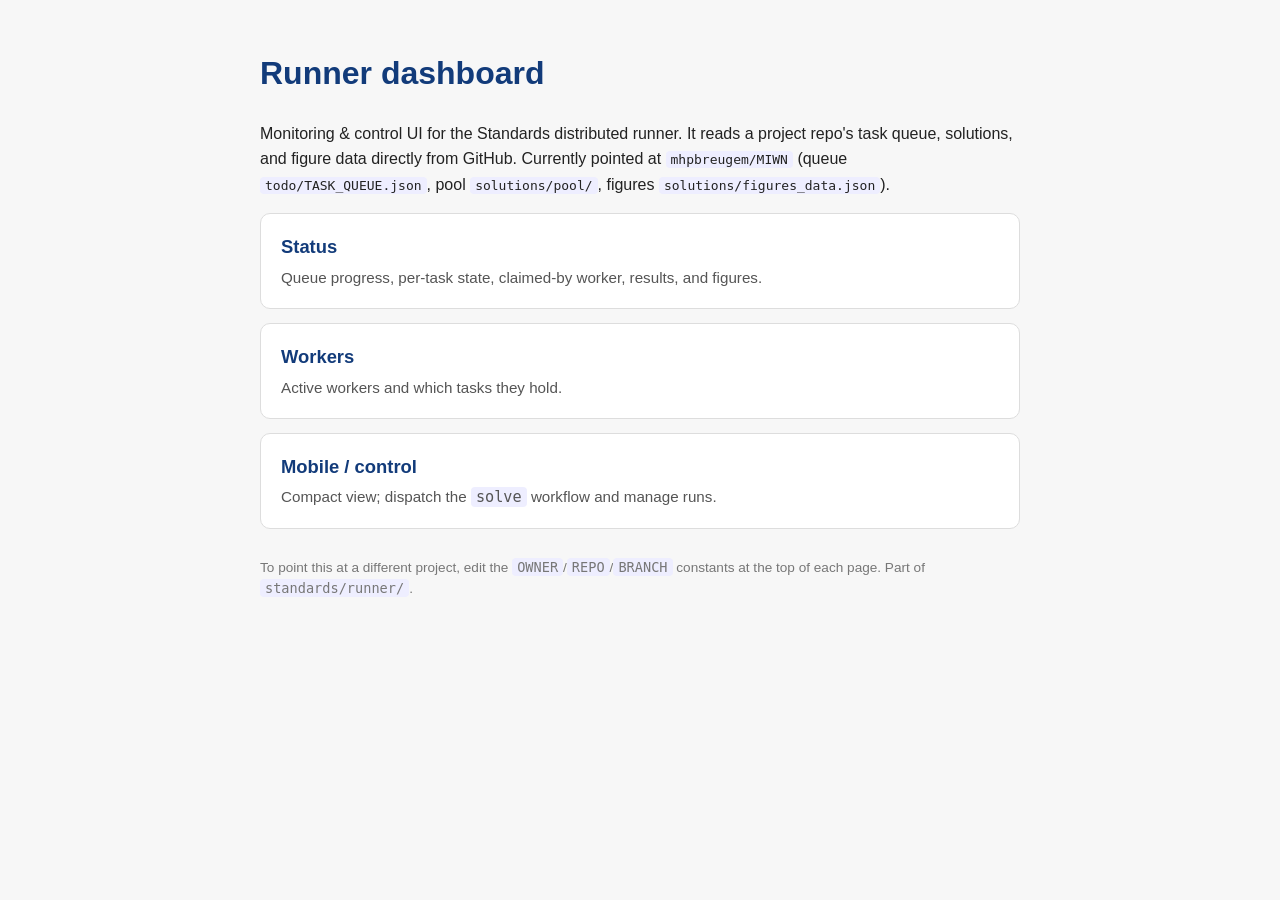
==== runner/web/index.html @ 8c65328a "runner: add dashboard (web/) + GitHub Pages deploy, pointed at MIWN The runner's monitoring/control " ====
<!doctype html>
<html lang="en">
<head>
<meta charset="utf-8">
<meta name="viewport" content="width=device-width, initial-scale=1">
<title>Runner dashboard</title>
<style>
  body { font-family: Arial, Helvetica, sans-serif; max-width: 760px; margin: 48px auto;
         padding: 0 20px; line-height: 1.6; color: #222; background: #f7f7f7; }
  h1 { color: #123b7a; }
  .card { display:block; background:#fff; border:1px solid #ddd; border-radius:10px;
          padding:18px 20px; margin:14px 0; text-decoration:none; color:#222; }
  .card:hover { border-color:#2b6de0; }
  .card h2 { margin:0 0 4px; color:#123b7a; font-size:1.15rem; }
  .card p { margin:0; color:#555; font-size:.95rem; }
  code { background:#eef; padding:1px 5px; border-radius:4px; }
</style>
</head>
<body>
<h1>Runner dashboard</h1>
<p>Monitoring &amp; control UI for the Standards distributed runner. It reads a
project repo's task queue, solutions, and figure data directly from GitHub.
Currently pointed at <code>mhpbreugem/MIWN</code> (queue <code>todo/TASK_QUEUE.json</code>,
pool <code>solutions/pool/</code>, figures <code>solutions/figures_data.json</code>).</p>

<a class="card" href="status.html"><h2>Status</h2><p>Queue progress, per-task state, claimed-by worker, results, and figures.</p></a>
<a class="card" href="workers.html"><h2>Workers</h2><p>Active workers and which tasks they hold.</p></a>
<a class="card" href="mobile.html"><h2>Mobile / control</h2><p>Compact view; dispatch the <code>solve</code> workflow and manage runs.</p></a>

<p style="color:#777;font-size:.85rem;margin-top:28px">To point this at a different
project, edit the <code>OWNER</code>/<code>REPO</code>/<code>BRANCH</code> constants
at the top of each page. Part of <code>standards/runner/</code>.</p>
</body>
</html>
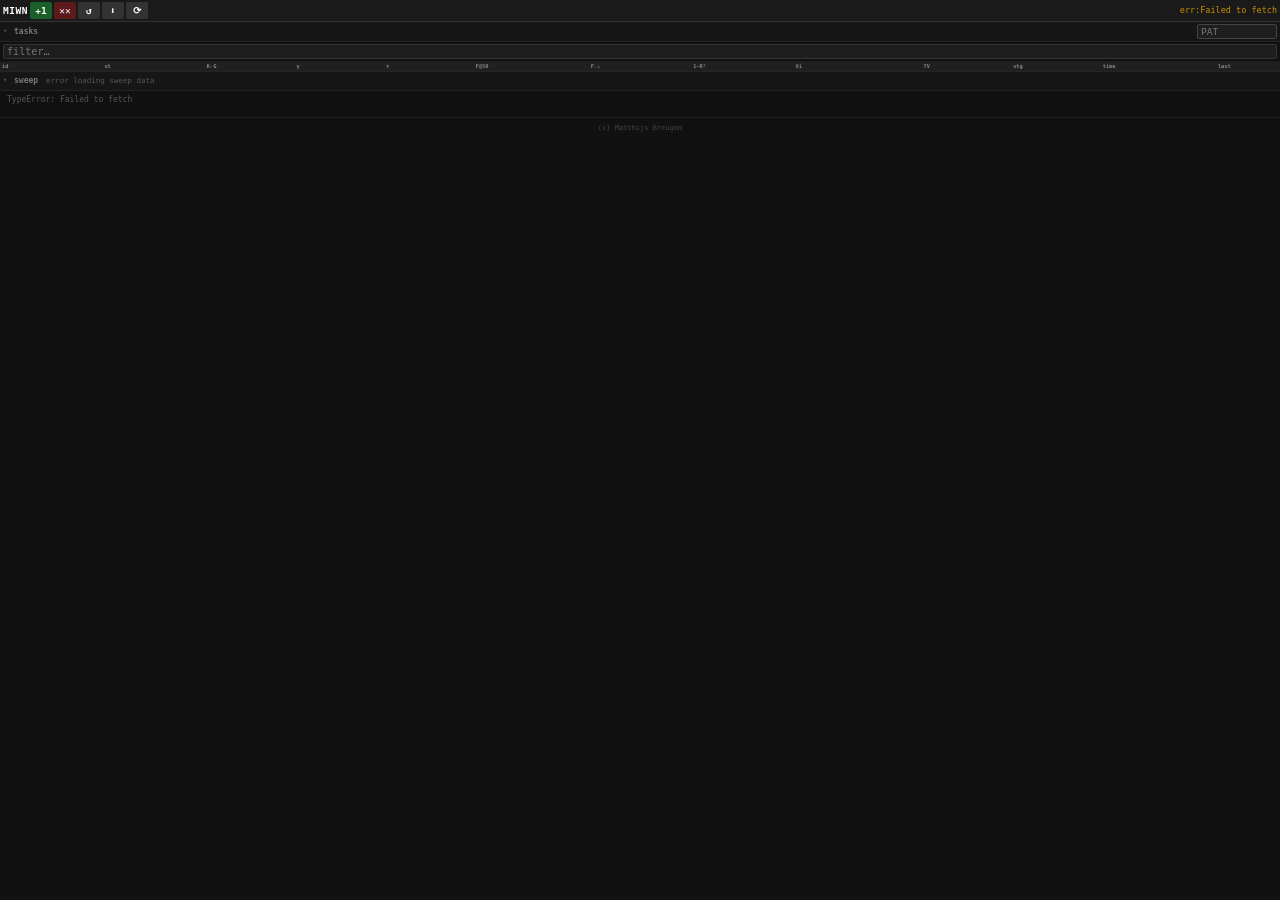
==== commit 49247b06: "pages: use the compact small-font layout as the dashboard landing index.html now serves the dense sm" ====
--- a/runner/web/index.html
+++ b/runner/web/index.html
@@ -2,33 +2,559 @@
 <html lang="en">
 <head>
 <meta charset="utf-8">
-<meta name="viewport" content="width=device-width, initial-scale=1">
-<title>Runner dashboard</title>
+<title>MIWN runner</title>
+<meta name="viewport" content="width=device-width,initial-scale=1,maximum-scale=1">
 <style>
-  body { font-family: Arial, Helvetica, sans-serif; max-width: 760px; margin: 48px auto;
-         padding: 0 20px; line-height: 1.6; color: #222; background: #f7f7f7; }
-  h1 { color: #123b7a; }
-  .card { display:block; background:#fff; border:1px solid #ddd; border-radius:10px;
-          padding:18px 20px; margin:14px 0; text-decoration:none; color:#222; }
-  .card:hover { border-color:#2b6de0; }
-  .card h2 { margin:0 0 4px; color:#123b7a; font-size:1.15rem; }
-  .card p { margin:0; color:#555; font-size:.95rem; }
-  code { background:#eef; padding:1px 5px; border-radius:4px; }
+  :root {
+    --bg:#111; --fg:#ccc; --muted:#666;
+    --done:#2a9a30; --ready:#3a8ef7; --claimed:#c99000;
+    --bailed:#d03010; --blocked:#555; --skip:#444;
+    --hdr:#202020; --rowalt:#161616; --border:#252525;
+  }
+  *, *::before, *::after { box-sizing: border-box; }
+  html, body { margin:0; padding:0; overflow-x:hidden; max-width:100vw; width:100%; }
+  body {
+    font-family: ui-monospace, 'Menlo', monospace;
+    font-size: 7.6px;
+    line-height: 1.25;
+    background: var(--bg);
+    color: var(--fg);
+  }
+
+  /* ── top bar ── */
+  #bar {
+    position: sticky; top:0; z-index:20;
+    background: #1a1a1a; border-bottom: 1px solid #333;
+    padding: 2px 3px;
+    display: flex; flex-wrap: nowrap; gap: 2px; align-items: center;
+    overflow: hidden; max-width: 100vw;
+  }
+  #brand { font-size: 9.5px; font-weight: 900; color: #fff; letter-spacing: 0.5px; flex-shrink:0; }
+  .btn {
+    font-family: inherit; font-size: 9.5px; font-weight: 700;
+    border: none; border-radius: 2px; padding: 3px 0;
+    width: 22px; text-align: center;
+    cursor: pointer; color: #fff; white-space: nowrap; flex-shrink:0;
+    background:#333;
+  }
+  .b-go   { background:#1a5e2a; }
+  .b-kill { background:#5e1a1a; }
+  #pat-input {
+    font-family: inherit; font-size: 9.5px;
+    background: #1e1e1e; color: #bbb; border: 1px solid #444;
+    border-radius: 2px; padding: 1px 3px;
+    width: min(80px,20vw); min-width:0; flex-shrink:1;
+  }
+  #meta-right { margin-left:auto; font-size:7px; color:var(--muted); white-space:nowrap; flex-shrink:1; min-width:0; }
+  #status-msg { font-size:8.5px; color:var(--claimed); white-space:nowrap; flex-shrink:0; }
+
+  /* ── collapsible sections ── */
+  .sec-hdr {
+    display: flex; align-items: center; gap: 3px;
+    padding: 2px 3px; cursor: pointer;
+    background: #161616; border-bottom: 1px solid #222;
+    user-select: none;
+  }
+  .sec-hdr:hover { background: #1c1c1c; }
+  .chev { font-size: 7px; color: #555; width: 8px; flex-shrink:0; line-height:1; }
+  .sec-label { font-size: 8px; font-weight: 700; color: #777; flex-shrink:0; margin-right:2px; }
+  .sec-body.collapsed { display: none; }
+
+  /* ── summary pills ── */
+  #pills { display:flex; flex-wrap:nowrap; gap:2px; align-items:center; flex:1; min-width:0; overflow:hidden; }
+  .pill {
+    font-size:8px; font-weight:700; padding:1px 5px;
+    border-radius:2px; cursor:pointer; color:#fff; white-space:nowrap; flex-shrink:0;
+  }
+  .pill.done    { background:var(--done); }
+  .pill.ready   { background:var(--ready); }
+  .pill.claimed { background:var(--claimed); }
+  .pill.blocked { background:var(--blocked); }
+  .pill.bailed  { background:var(--bailed); }
+  .pill.skip    { background:var(--skip); }
+  .pill.total   { background:#2a2a2a; padding:1px 3px; }
+
+  /* ── filter bar ── */
+  #filterbar {
+    padding: 2px 3px; border-bottom:1px solid #1a1a1a;
+    display:flex; gap:2px; align-items:center;
+  }
+  #filter {
+    font-family:inherit; font-size:10.1px;
+    background:#1e1e1e; color:#ccc; border:1px solid #333;
+    border-radius:2px; padding:1px 3px; flex:1; min-width:0;
+  }
+
+  /* ── sweep section ── */
+  #sweep-meta { font-size:7.5px; color:#555; padding:2px 3px 3px; }
+  .sw-tbl { width:100%; border-collapse:collapse; }
+  .sw-tbl th, .sw-tbl td { font-size:8px; padding:1px 4px; text-align:right; }
+  .sw-tbl th { color:#666; font-weight:400; border-bottom:1px solid #2a2a2a; }
+  .sw-tbl td:first-child, .sw-tbl th:first-child { text-align:left; }
+  .sw-tbl tr:nth-child(even) td { background:#151515; }
+  .sw-r2-good { color:var(--done); }
+  .sw-r2-mid  { color:var(--claimed); }
+  .sw-r2-high { color:var(--bailed); }
+  #sweep-body { padding: 0 3px 4px; }
+
+  /* ── footer ── */
+  #footer { font-size:7px; color:#444; text-align:center; padding:6px 0 4px; border-top:1px solid #1e1e1e; margin-top:4px; }
+
+  /* ── tasks table ── */
+  table { border-collapse:collapse; table-layout:fixed; width:100%; max-width:100%; font-size:7.6px; }
+  colgroup col { overflow:hidden; }
+  th, td { padding:0 2px; border-bottom:1px solid var(--border); white-space:nowrap; overflow:hidden; text-overflow:ellipsis; line-height:1.3; min-width:0; }
+  th { background:var(--hdr); font-weight:700; font-size:5.3px; color:#888; cursor:pointer; text-align:left; height:9px; }
+  th:hover { background:#2a2a2a; }
+  tr:nth-child(even) td { background:var(--rowalt); }
+  td { height:12px; }
+  .st-done    { color:var(--done);    font-weight:700; }
+  .st-ready   { color:var(--ready);   font-weight:700; }
+  .st-claimed { color:var(--claimed); font-weight:700; }
+  .st-blocked { color:var(--blocked); }
+  .st-bailed  { color:var(--bailed);  font-weight:700; }
+  .st-skip    { color:var(--skip); }
+  .enorm  { color:var(--done); }
+  .muted  { color:var(--muted); }
+  .err    { color:var(--bailed); }
+  .dim    { color:#888; }
+  .stage-a { color:#b08000; font-weight:700; }
+  .stage-n { color:#2a7adf; font-weight:700; }
+  tr.row-claimed td { background:#1a1200 !important; }
+  tr:hover td { filter:brightness(1.25); }
 </style>
 </head>
 <body>
-<h1>Runner dashboard</h1>
-<p>Monitoring &amp; control UI for the Standards distributed runner. It reads a
-project repo's task queue, solutions, and figure data directly from GitHub.
-Currently pointed at <code>mhpbreugem/MIWN</code> (queue <code>todo/TASK_QUEUE.json</code>,
-pool <code>solutions/pool/</code>, figures <code>solutions/figures_data.json</code>).</p>
-
-<a class="card" href="status.html"><h2>Status</h2><p>Queue progress, per-task state, claimed-by worker, results, and figures.</p></a>
-<a class="card" href="workers.html"><h2>Workers</h2><p>Active workers and which tasks they hold.</p></a>
-<a class="card" href="mobile.html"><h2>Mobile / control</h2><p>Compact view; dispatch the <code>solve</code> workflow and manage runs.</p></a>
-
-<p style="color:#777;font-size:.85rem;margin-top:28px">To point this at a different
-project, edit the <code>OWNER</code>/<code>REPO</code>/<code>BRANCH</code> constants
-at the top of each page. Part of <code>standards/runner/</code>.</p>
+
+<div id="bar">
+  <span id="brand">MIWN</span>
+  <button class="btn b-go"   onclick="launchOne()">+1</button>
+  <button class="btn b-kill" onclick="killAll()">&#x2715;&#x2715;</button>
+  <button class="btn"        onclick="resetBailed()">&#x21BA;</button>
+  <button class="btn"        onclick="downloadAll()">&#x2B07;</button>
+  <button class="btn"        onclick="loadAll()">&#x27F3;</button>
+  <span id="meta-right"><span id="site-mod"></span></span>
+  <span id="status-msg"></span>
+</div>
+
+<!-- ── TASKS section ── -->
+<div class="sec-hdr" onclick="toggleSection('tasks')">
+  <span class="chev" id="chev-tasks">&#x25BE;</span>
+  <span class="sec-label">tasks</span>
+  <div id="pills"></div>
+  <input type="password" id="pat-input" placeholder="PAT" oninput="savePat()" onclick="event.stopPropagation()">
+</div>
+<div class="sec-body" id="sec-tasks">
+  <div id="filterbar">
+    <input type="text" id="filter" placeholder="filter…" oninput="renderTasks()">
+  </div>
+  <table>
+    <colgroup>
+      <col style="width:8%">
+      <col style="width:8%">
+      <col style="width:7%">
+      <col style="width:7%">
+      <col style="width:7%">
+      <col style="width:9%">
+      <col style="width:8%">
+      <col style="width:8%">
+      <col style="width:10%">
+      <col style="width:7%">
+      <col style="width:7%">
+      <col style="width:9%">
+      <col style="width:5%">
+    </colgroup>
+    <thead><tr>
+      <th onclick="sortBy('id')">id</th>
+      <th onclick="sortBy('status')">st</th>
+      <th class="dim">K&#xB7;G</th>
+      <th class="dim" onclick="sortBy('gamma')">&#x3B3;</th>
+      <th class="dim" onclick="sortBy('tau')">&#x3C4;</th>
+      <th onclick="sortBy('F_max')">F@50</th>
+      <th>F&#x208B;&#x2081;</th>
+      <th>1-R&#xB2;</th><th>Vi</th><th>TV</th>
+      <th>stg</th>
+      <th onclick="sortBy('completed_at')">time</th>
+      <th>last</th>
+    </tr></thead>
+    <tbody id="task-body"></tbody>
+  </table>
+</div>
+
+<!-- ── SWEEP section ── -->
+<div class="sec-hdr" onclick="toggleSection('sweep')">
+  <span class="chev" id="chev-sweep">&#x25BE;</span>
+  <span class="sec-label">sweep</span>
+  <span id="sweep-meta"></span>
+</div>
+<div class="sec-body" id="sec-sweep">
+  <div id="sweep-body"></div>
+</div>
+
+<script>
+  const OWNER="mhpbreugem", REPO="MIWN", BRANCH="main", PROJECT="MIWN";
+  let taskData=null, progressData={};
+  let sortCol="id", sortAsc=true;
+  let taskMap=new Map();
+
+  function getPat(){return localStorage.getItem('fpf_pat')||'';}
+  function savePat(){const v=document.getElementById('pat-input').value.trim();v?localStorage.setItem('fpf_pat',v):localStorage.removeItem('fpf_pat');}
+  window.addEventListener('DOMContentLoaded',()=>{const p=getPat();if(p)document.getElementById('pat-input').value=p;});
+
+  function setMsg(t,ms=0){const e=document.getElementById('status-msg');e.textContent=t;if(ms)setTimeout(()=>e.textContent='',ms);}
+
+  // ── section toggle ────────────────────────────────────────────────────────
+  const _open={tasks:true,sweep:true};
+  (()=>{try{Object.assign(_open,JSON.parse(localStorage.getItem('fpf_sec')||'{}'));}catch{}})();
+
+  function toggleSection(name){
+    _open[name]=!_open[name];
+    document.getElementById('sec-'+name).classList.toggle('collapsed',!_open[name]);
+    document.getElementById('chev-'+name).innerHTML=_open[name]?'&#x25BE;':'&#x25B8;';
+    if(name==='sweep'&&_open[name]&&!_sweepLoaded){loadSweep();_sweepLoaded=true;}
+    try{localStorage.setItem('fpf_sec',JSON.stringify(_open));}catch{}
+  }
+
+  // apply persisted state on load
+  window.addEventListener('DOMContentLoaded',()=>{
+    ['tasks','sweep'].forEach(name=>{
+      if(!_open[name]){
+        document.getElementById('sec-'+name).classList.add('collapsed');
+        document.getElementById('chev-'+name).innerHTML='&#x25B8;';
+      }
+    });
+  });
+
+  // ── action buttons ────────────────────────────────────────────────────────
+  async function launchOne(){
+    const pat=getPat();if(!pat){setMsg('PAT required',3000);return;}
+    setMsg('…');
+    try{
+      const res=await fetch(`https://api.github.com/repos/${OWNER}/${REPO}/actions/workflows/solve.yml/dispatches`,
+        {method:'POST',headers:{Authorization:`token ${pat}`,'Content-Type':'application/json'},
+         body:JSON.stringify({ref:BRANCH,inputs:{workers:'1'}})});
+      if(!res.ok)throw new Error(res.status);
+      setMsg('✓ +1 agent launched',3000);
+    }catch(e){setMsg(`✗ ${e.message}`,4000);}
+  }
+
+  async function killAll(){
+    if(!confirm('Kill all running agents?'))return;
+    const pat=getPat();if(!pat){setMsg('PAT required',3000);return;}
+    setMsg('cancelling…');
+    try{
+      const runs=await fj(`https://api.github.com/repos/${OWNER}/${REPO}/actions/runs?status=in_progress&per_page=50`);
+      const active=(runs.workflow_runs||[]);
+      await Promise.all(active.map(r=>fetch(
+        `https://api.github.com/repos/${OWNER}/${REPO}/actions/runs/${r.id}/cancel`,
+        {method:'POST',headers:{Authorization:`token ${pat}`}})));
+      setMsg(`✓ cancelled ${active.length} run(s)`,4000);
+    }catch(e){setMsg(`✗ ${e.message}`,4000);}
+  }
+
+  async function resetBailed(){
+    const pat=getPat();if(!pat){setMsg('PAT required',3000);return;}
+    setMsg('resetting bailed…');
+    try{
+      const qpath=`todo/TASK_QUEUE.json`;
+      const meta=await fj(`https://api.github.com/repos/${OWNER}/${REPO}/contents/${qpath}?ref=${BRANCH}`);
+      const q=JSON.parse(atob(meta.content.replace(/\n/g,'')));
+      let n=0;
+      (q.tasks||[]).forEach(t=>{if(t.status==='bailed'){t.status='ready';delete t.result;n++;}});
+      if(!n){setMsg('no bailed tasks',3000);return;}
+      q.updated_at=new Date().toISOString();
+      const body=JSON.stringify({message:`reset ${n} bailed → ready`,content:btoa(JSON.stringify(q,null,2)+'\n'),sha:meta.sha,branch:BRANCH});
+      const r=await fetch(`https://api.github.com/repos/${OWNER}/${REPO}/contents/${qpath}`,
+        {method:'PUT',headers:{Authorization:`token ${pat}`,'Content-Type':'application/json'},body});
+      if(!r.ok)throw new Error(await r.text());
+      setMsg(`✓ reset ${n} bailed → ready`,4000);
+      await loadAll();
+    }catch(e){setMsg(`✗ ${e.message}`,5000);}
+  }
+
+  // ── fetch helpers ─────────────────────────────────────────────────────────
+  function rawUrl(p){return`https://raw.githubusercontent.com/${OWNER}/${REPO}/${BRANCH}/${p}`;}
+  function apiUrl(p){return`https://api.github.com/repos/${OWNER}/${REPO}/contents/${p}?ref=${BRANCH}`;}
+  function authH(){const p=getPat();return p?{Authorization:`token ${p}`}:{};}
+  async function fj(url){const r=await fetch(url,{cache:"no-store",headers:authH()});if(!r.ok)throw new Error(r.status);return r.json();}
+  async function apiContent(path){const m=await fj(apiUrl(path));if(m.content)return JSON.parse(atob(m.content.replace(/\n/g,"")));return fj(rawUrl(path));}
+
+  function esc(s){return String(s).replace(/&/g,"&amp;").replace(/</g,"&lt;").replace(/>/g,"&gt;");}
+
+  // ── formatting helpers ────────────────────────────────────────────────────
+  const _sidCache=new Map();
+  function shortId(id){
+    if(_sidCache.has(id))return _sidCache.get(id);
+    const s=id.replace(/^g0*(\d+)_t0*(\d+)$/,(_,g,t)=>`g${g}t${t}`).slice(0,12);
+    _sidCache.set(id,s);return s;
+  }
+  function sig3(v){return v!=null?parseFloat(Number(v).toPrecision(3)):null;}
+  function sig4(v){return v!=null?parseFloat(Number(v).toPrecision(4)):null;}
+  function fmtF(v){if(v==null)return"—";return Number(v).toExponential(0);}
+  function fmtR2(v){if(v==null)return"—";return Number(v).toFixed(4).replace(/^0/,"");}
+  function fmtSig3(v){const n=sig3(v);return n!=null?String(n):"—";}
+  function fmtDate(iso){const d=new Date(iso);return`${String(d.getHours()).padStart(2,'0')}:${String(d.getMinutes()).padStart(2,'0')}`;}
+
+  function stageStr(pr){
+    if(!pr)return'';
+    const p=(pr.extra||{}).phase||null, it=pr.iter??'';
+    if(p==="mp_newton"||p==="newton") return`<span class="stage-n">N${it}</span>`;
+    if(p==="anderson")                return`<span class="stage-a">A${it}</span>`;
+    if(p==="picard")                  return`<span class="stage-a">P${it}</span>`;
+    return it!==''?`i${it}`:'';
+  }
+
+  function fmtKG(t){
+    if(!t)return'';
+    const K=t.K??t.solver_params?.K??3;
+    const G=t.G??t.solver_params?.G??t.solver_params?.G_inner??16;
+    return`<span class="dim">${K}&#xB7;${typeof G==='number'?String(G).padStart(2,'0'):G}</span>`;
+  }
+
+  function fmtLast(iso){
+    if(!iso)return'';
+    const s=(Date.now()-new Date(iso).getTime())/1000;
+    return s<60?`${Math.floor(s)}s`:s<3600?`${Math.floor(s/60)}m`:`${(s/3600).toFixed(1)}h`;
+  }
+
+  function fmtTime(t,pr){
+    if(t.completed_at)return fmtDate(t.completed_at);
+    const iso=t.claimed_at||pr?.started_at;
+    if(iso){const s=(Date.now()-new Date(iso).getTime())/1000;return s<3600?`${Math.floor(s/60)}m`:`${(s/3600).toFixed(1)}h`;}
+    return'';
+  }
+
+  // ── task loading ──────────────────────────────────────────────────────────
+  let _qSha=null;
+  async function loadTasks(){
+    if(getPat()){
+      const m=await fj(apiUrl(`todo/TASK_QUEUE.json`));
+      if(m.sha===_qSha)return;
+      _qSha=m.sha;
+      taskData=JSON.parse(atob(m.content.replace(/\n/g,"")));
+    }else{
+      taskData=await fj(rawUrl(`todo/TASK_QUEUE.json`));
+    }
+    taskMap=new Map((taskData.tasks||[]).map(t=>[t.id,t]));
+    renderTasks();
+    loadProgress().catch(()=>{});
+    const sm=document.getElementById("site-mod");
+    if(sm&&taskData.updated_at){
+      const d=new Date(taskData.updated_at);
+      sm.textContent=`${String(d.getHours()).padStart(2,'0')}:${String(d.getMinutes()).padStart(2,'0')}`;
+    }
+  }
+
+  function getDS(t){
+    const pr=progressData[t.id];
+    const fresh=pr&&pr.last_update&&(Date.now()-new Date(pr.last_update).getTime())<5400000;
+    if(fresh&&(t.status==="ready"||t.status==="bailed"))return"claimed";
+    return t.status;
+  }
+
+  const ST2={done:"done",ready:"ready",claimed:"claim",blocked:"block",bailed:"bailed",skip:"skip"};
+
+  function renderTasks(){
+    if(!taskData)return;
+    const tasks=taskData.tasks||[];
+    const fv=(document.getElementById("filter")?.value||"").toLowerCase();
+    const dsMap=new Map(tasks.map(t=>[t.id,getDS(t)]));
+
+    const counts={};
+    tasks.forEach(t=>{const ds=dsMap.get(t.id);counts[ds]=(counts[ds]||0)+1;});
+    const order=["done","claimed","ready","blocked","bailed","skip"];
+    document.getElementById("pills").innerHTML=
+      order.filter(s=>counts[s]).map(s=>{
+        const sel=fv===s?' style="outline:2px solid #fff"':'';
+        return`<span class="pill ${s}"${sel} onclick="(function(){var f=document.getElementById('filter');f.value=f.value.toLowerCase()==='${s}'?'':'${s}';renderTasks();})()">${s[0]}:${counts[s]}</span>`;
+      }).join("")+`<span class="pill total">#${tasks.length}</span>`;
+
+    const filtered=tasks.filter(t=>{
+      const ds=dsMap.get(t.id);
+      if(ds==="blocked"&&!fv)return false;
+      if(!fv)return true;
+      return t.id.toLowerCase().includes(fv)||ds.toLowerCase().includes(fv)||
+             String(t.gamma||"").includes(fv)||String(t.tau||"").includes(fv);
+    });
+    const sorted=[...filtered].sort((a,b)=>{
+      let av=a[sortCol]??a.result?.[sortCol]??"";
+      let bv=b[sortCol]??b.result?.[sortCol]??"";
+      if(typeof av==="number"&&typeof bv==="number")return sortAsc?av-bv:bv-av;
+      return sortAsc?String(av).localeCompare(String(bv)):String(bv).localeCompare(String(av));
+    });
+
+    document.getElementById("task-body").innerHTML=sorted.map(t=>{
+      const pr=progressData[t.id];
+      const ds=dsMap.get(t.id);
+      const isCl=ds==="claimed";
+      const r=t.result||{};
+      const fmaxDone=r.F_max!=null?fmtF(r.F_max):r.F_max_bound!=null?`&lt;${fmtF(r.F_max_bound)}`:"";
+      const fStr=isCl?(pr?.ftol!=null?fmtF(pr.ftol):""):fmaxDone;
+      const rc=isCl?' class="row-claimed"':'';
+      const hist=pr?.ftol_history||[];
+      const fPrev=isCl&&hist.length>=2?fmtF(hist[hist.length-2]):"";
+      return`<tr${rc}>
+        <td>${esc(shortId(t.id))}</td>
+        <td class="st-${ds}">${ST2[ds]||ds.slice(0,4)}</td>
+        <td>${fmtKG(t)}</td>
+        <td class="dim">${sig4(t.gamma)??""}</td>
+        <td class="dim">${sig4(t.tau)??""}</td>
+        <td class="enorm">${fStr}</td>
+        <td class="muted">${fPrev}</td>
+        <td>${ds==="done"?fmtR2(r["1-R2"]):""}</td>
+        <td class="muted">${ds==="done"&&r.Vi!=null?Number(r.Vi).toFixed(2):"—"}</td>
+        <td class="muted">${ds==="done"?fmtSig3(r.TV):""}</td>
+        <td>${isCl?stageStr(pr):""}</td>
+        <td class="muted">${fmtTime(t,pr)}</td>
+        <td class="muted">${isCl?fmtLast(pr?.last_update):""}</td>
+      </tr>`;
+    }).join("");
+  }
+
+  function sortBy(col){if(sortCol===col)sortAsc=!sortAsc;else{sortCol=col;sortAsc=true;}renderTasks();}
+
+  const _prevFtol={};
+  async function loadProgress(){
+    if(!taskData)return;
+    const claimed=taskData.tasks.filter(t=>t.status==="claimed");
+    const claimedIds=new Set(claimed.map(t=>t.id));
+    for(const id of Object.keys(progressData)){if(!claimedIds.has(id))delete progressData[id];}
+    await Promise.all(claimed.map(async t=>{
+      const path=`projects/${PROJECT}/progress/${t.id}.json`;
+      try{
+        const d=getPat()?await apiContent(path):await fj(rawUrl(path));
+        if(progressData[t.id]?.ftol!=null)_prevFtol[t.id]=progressData[t.id].ftol;
+        progressData[t.id]=d;
+      }catch(e){if(String(e.message)==='404')delete progressData[t.id];}
+    }));
+    renderTasks();
+  }
+
+  function taskById(id){return taskMap.get(id)||null;}
+
+  async function downloadAll(){
+    if(!taskData){alert('Load tasks first');return;}
+    const eligible=(taskData.tasks||[]).filter(t=>
+      t.status==="done"&&!t.test&&t.checkpoint&&Number(t.result?.F_max)<1e-50);
+    if(!eligible.length){setMsg('No emin100 solutions yet',3000);return;}
+    setMsg('Loading JSZip…');
+    if(!window.JSZip){
+      await new Promise((res,rej)=>{
+        const s=document.createElement('script');
+        s.src='https://cdnjs.cloudflare.com/ajax/libs/jszip/3.10.1/jszip.min.js';
+        s.onload=res;s.onerror=()=>rej(new Error('JSZip load failed'));
+        document.head.appendChild(s);
+      });
+    }
+    const zip=new JSZip();
+    zip.file('metadata.json',JSON.stringify(eligible.map(t=>({
+      id:t.id,gamma:t.gamma,tau:t.tau,G:t.G,K:t.K,
+      result:t.result,completed_at:t.completed_at,checkpoint:t.checkpoint
+    })),null,2));
+    let n=0;
+    setMsg(`Fetching 0/${eligible.length}…`);
+    await Promise.all(eligible.map(async t=>{
+      try{
+        const r=await fetch(`https://raw.githubusercontent.com/${OWNER}/${REPO}/${BRANCH}/${t.checkpoint}`,{headers:authH()});
+        if(!r.ok)return;
+        zip.file(t.checkpoint.split('/').pop(),await r.arrayBuffer());
+        setMsg(`Fetching ${++n}/${eligible.length}…`);
+      }catch{}
+    }));
+    setMsg('Zipping…');
+    const blob=await zip.generateAsync({type:'blob',compression:'STORE'});
+    const a=document.createElement('a');
+    a.href=URL.createObjectURL(blob);
+    a.download=`REZN_emin100_${new Date().toISOString().slice(0,10)}.zip`;
+    a.click();URL.revokeObjectURL(a.href);
+    setMsg(`✓ ${n}/${eligible.length} files + metadata.json`,5000);
+  }
+
+  // ── poll loops ────────────────────────────────────────────────────────────
+  const POLL_MS=120000, PROGRESS_MS=60000;
+  let _lp=null,_lq=null,_initTime=Date.now();
+  async function pollProgress(){try{await loadProgress();_lp=Date.now();}catch{}}
+  async function pollQueue(){
+    try{await loadTasks();_lq=Date.now();}
+    catch(e){setMsg(`err:${e.message}`,5000);}
+  }
+  async function loadAll(){await Promise.all([pollProgress(),pollQueue()]);}
+
+  pollQueue();pollProgress();
+  setInterval(()=>{if(!document.hidden)pollProgress();},PROGRESS_MS);
+  setInterval(()=>{if(!document.hidden)pollQueue();},POLL_MS);
+  document.addEventListener('visibilitychange',()=>{
+    if(document.hidden)return;
+    const now=Date.now();
+    if(now-_initTime<30000)return;
+    if((!_lp||now-_lp>90000)&&(!_lq||now-_lq>90000))loadAll();
+  });
+
+  // ── sweep section ─────────────────────────────────────────────────────────
+  let _sweepLoaded=false;
+
+  function r2cls(v){return v<0.1?'sw-r2-good':v<0.5?'sw-r2-mid':'sw-r2-high';}
+
+  async function loadSweep(){
+    const metaEl=document.getElementById('sweep-meta');
+    const body=document.getElementById('sweep-body');
+    metaEl.textContent='loading…';
+    try{
+      const data=getPat()?await apiContent('projects/REZN/overnight/deficits.json'):await fj(rawUrl('projects/REZN/overnight/deficits.json'));
+      if(!data.generated_at){
+        metaEl.textContent='no results yet — run ODE Sweep workflow';
+        body.innerHTML='';
+        return;
+      }
+      const gen=data.generated_at.replace('T',' ').slice(0,16);
+      metaEl.textContent=`τ=${data.tau}  γ₀=${data.anchor_gamma}  ${gen}`;
+
+      const passes=data.passes||{};
+      const pnames=Object.keys(passes).sort();
+      if(!pnames.length){body.innerHTML='<div class="muted" style="padding:4px">No pass data.</div>';return;}
+
+      // sparkline SVG for best pass
+      const best=passes[pnames[pnames.length-1]]||[];
+      const pts=best.filter(r=>r.one_minus_R2!=null);
+      let svg='';
+      if(pts.length>1){
+        const W=Math.min(window.innerWidth-8,500),H=50;
+        const xs=pts.map(r=>r.gamma),ys=pts.map(r=>r.one_minus_R2);
+        const xlo=Math.min(...xs),xhi=Math.max(...xs),ylo=Math.min(...ys),yhi=Math.max(...ys);
+        const px=x=>((Math.log10(x)-Math.log10(xlo))/(Math.log10(xhi)-Math.log10(xlo)))*(W-8)+4;
+        const py=y=>H-4-((y-ylo)/(yhi-ylo||1))*(H-8);
+        svg=`<svg width="${W}" height="${H}" style="display:block;margin:3px 0;background:#151515;border-radius:2px">
+          <polyline points="${pts.map(r=>`${px(r.gamma).toFixed(1)},${py(r.one_minus_R2).toFixed(1)}`).join(' ')}" fill="none" stroke="#3a8ef7" stroke-width="1.2"/>
+          <text x="4" y="9" fill="#444" font-size="6" font-family="monospace">1-R² vs γ  pass ${esc(pnames[pnames.length-1])}</text>
+        </svg>`;
+      }
+
+      body.innerHTML=svg+pnames.map(pname=>{
+        const rows=passes[pname]||[];
+        const ok=rows.filter(r=>r.one_minus_R2!=null);
+        return`<div style="margin-top:6px">
+          <div style="font-size:7.5px;font-weight:700;color:#666;padding:1px 0">pass ${esc(pname)} &nbsp;${ok.length}/${rows.length}</div>
+          <table class="sw-tbl">
+            <thead><tr><th>γ</th><th>1-R²</th><th>F_mp</th><th>F_f64</th></tr></thead>
+            <tbody>${rows.map(r=>{
+              if(r.error)return`<tr><td>${r.gamma?.toFixed(4)??'?'}</td><td colspan="3" class="err">${esc(r.error)}</td></tr>`;
+              const v=r.one_minus_R2;
+              return`<tr><td>${r.gamma.toFixed(4)}</td><td class="${r2cls(v)}">${v.toFixed(5)}</td><td class="muted">${r.F_mp!=null?Number(r.F_mp).toExponential(1):'—'}</td><td class="muted">${r.F_f64!=null?Number(r.F_f64).toExponential(1):'—'}</td></tr>`;
+            }).join('')}</tbody>
+          </table>
+        </div>`;
+      }).join('');
+    }catch(e){
+      metaEl.textContent='error loading sweep data';
+      body.innerHTML=`<div style="padding:4px;font-size:8px;color:#555">${esc(String(e))}</div>`;
+    }
+  }
+
+  // load sweep on page start if section is open
+  window.addEventListener('DOMContentLoaded',()=>{
+    if(_open.sweep){loadSweep();_sweepLoaded=true;}
+  });
+</script>
+<div id="footer">(c) Matthijs Breugem</div>
 </body>
 </html>
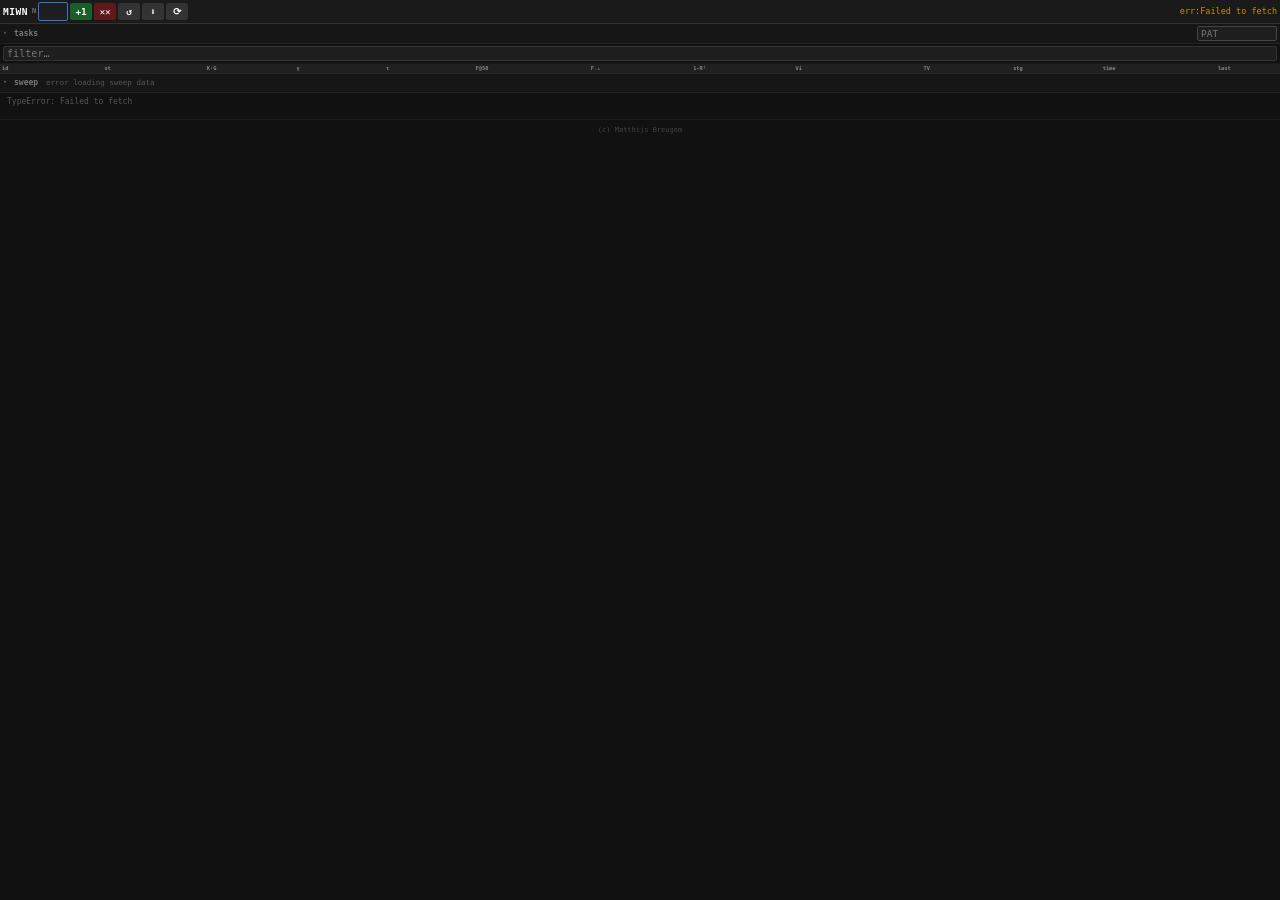
==== commit 5af65c18: "web: editable N workers (bold) on the dashboard + fixes - Bold, editable N field in the top bar = ta" ====
--- a/runner/web/index.html
+++ b/runner/web/index.html
@@ -39,6 +39,12 @@
   }
   .b-go   { background:#1a5e2a; }
   .b-kill { background:#5e1a1a; }
+  .nlabel { font-size:7px; color:#888; flex-shrink:0; margin-left:2px; }
+  #nworkers {
+    font-family: inherit; font-weight: 900; font-size: 13px; color: #fff;
+    background:#1e1e1e; border:1px solid #2a7adf; border-radius:2px;
+    width:30px; text-align:center; padding:1px 0; flex-shrink:0;
+  }
   #pat-input {
     font-family: inherit; font-size: 9.5px;
     background: #1e1e1e; color: #bbb; border: 1px solid #444;
@@ -128,6 +134,8 @@
 
 <div id="bar">
   <span id="brand">MIWN</span>
+  <span class="nlabel">N</span><input id="nworkers" type="number" min="0" max="16"
+    onchange="setWorkers(this.value)" title="target workers always running (writes runner.config.json)">
   <button class="btn b-go"   onclick="launchOne()">+1</button>
   <button class="btn b-kill" onclick="killAll()">&#x2715;&#x2715;</button>
   <button class="btn"        onclick="resetBailed()">&#x21BA;</button>
@@ -199,7 +207,7 @@
 
   function getPat(){return localStorage.getItem('fpf_pat')||'';}
   function savePat(){const v=document.getElementById('pat-input').value.trim();v?localStorage.setItem('fpf_pat',v):localStorage.removeItem('fpf_pat');}
-  window.addEventListener('DOMContentLoaded',()=>{const p=getPat();if(p)document.getElementById('pat-input').value=p;});
+  window.addEventListener('DOMContentLoaded',()=>{const p=getPat();if(p)document.getElementById('pat-input').value=p;loadWorkers();});
 
   function setMsg(t,ms=0){const e=document.getElementById('status-msg');e.textContent=t;if(ms)setTimeout(()=>e.textContent='',ms);}
 
@@ -226,16 +234,43 @@
   });
 
   // ── action buttons ────────────────────────────────────────────────────────
+  // Kick a run now (N workers from config). The schedule also runs it automatically.
   async function launchOne(){
     const pat=getPat();if(!pat){setMsg('PAT required',3000);return;}
     setMsg('…');
     try{
       const res=await fetch(`https://api.github.com/repos/${OWNER}/${REPO}/actions/workflows/solve.yml/dispatches`,
         {method:'POST',headers:{Authorization:`token ${pat}`,'Content-Type':'application/json'},
-         body:JSON.stringify({ref:BRANCH,inputs:{workers:'1'}})});
+         body:JSON.stringify({ref:BRANCH})});
       if(!res.ok)throw new Error(res.status);
-      setMsg('✓ +1 agent launched',3000);
+      setMsg('✓ run dispatched',3000);
     }catch(e){setMsg(`✗ ${e.message}`,4000);}
+  }
+
+  // N = target number of workers always running. Reads/writes runner.config.json.
+  async function loadWorkers(){
+    try{
+      const cfg=await apiContent('todo/runner.config.json');
+      const el=document.getElementById('nworkers');
+      if(el&&document.activeElement!==el) el.value=(cfg.workers??2);
+    }catch(e){}
+  }
+  async function setWorkers(v){
+    const n=Math.max(0,Math.min(16,parseInt(v,10)||0));
+    const pat=getPat();if(!pat){setMsg('PAT required for N',3000);return;}
+    setMsg('setting N…');
+    try{
+      const path='todo/runner.config.json';
+      const meta=await fj(`https://api.github.com/repos/${OWNER}/${REPO}/contents/${path}?ref=${BRANCH}`);
+      const cfg=JSON.parse(atob(meta.content.replace(/\n/g,'')));
+      cfg.workers=n;
+      const body=JSON.stringify({message:`set workers=${n}`,content:btoa(JSON.stringify(cfg,null,2)+'\n'),sha:meta.sha,branch:BRANCH});
+      const r=await fetch(`https://api.github.com/repos/${OWNER}/${REPO}/contents/${path}`,
+        {method:'PUT',headers:{Authorization:`token ${pat}`,'Content-Type':'application/json'},body});
+      if(!r.ok)throw new Error(await r.text());
+      document.getElementById('nworkers').value=n;
+      setMsg(`✓ N=${n} workers`,3000);
+    }catch(e){setMsg(`✗ ${e.message}`,5000);}
   }
 
   async function killAll(){
@@ -260,10 +295,10 @@
       const meta=await fj(`https://api.github.com/repos/${OWNER}/${REPO}/contents/${qpath}?ref=${BRANCH}`);
       const q=JSON.parse(atob(meta.content.replace(/\n/g,'')));
       let n=0;
-      (q.tasks||[]).forEach(t=>{if(t.status==='bailed'){t.status='ready';delete t.result;n++;}});
-      if(!n){setMsg('no bailed tasks',3000);return;}
+      (q.tasks||[]).forEach(t=>{if(t.status==='bailed'||t.status==='skip'){t.status='ready';delete t.result;n++;}});
+      if(!n){setMsg('no bailed/skip tasks',3000);return;}
       q.updated_at=new Date().toISOString();
-      const body=JSON.stringify({message:`reset ${n} bailed → ready`,content:btoa(JSON.stringify(q,null,2)+'\n'),sha:meta.sha,branch:BRANCH});
+      const body=JSON.stringify({message:`reset ${n} bailed/skip → ready`,content:btoa(JSON.stringify(q,null,2)+'\n'),sha:meta.sha,branch:BRANCH});
       const r=await fetch(`https://api.github.com/repos/${OWNER}/${REPO}/contents/${qpath}`,
         {method:'PUT',headers:{Authorization:`token ${pat}`,'Content-Type':'application/json'},body});
       if(!r.ok)throw new Error(await r.text());
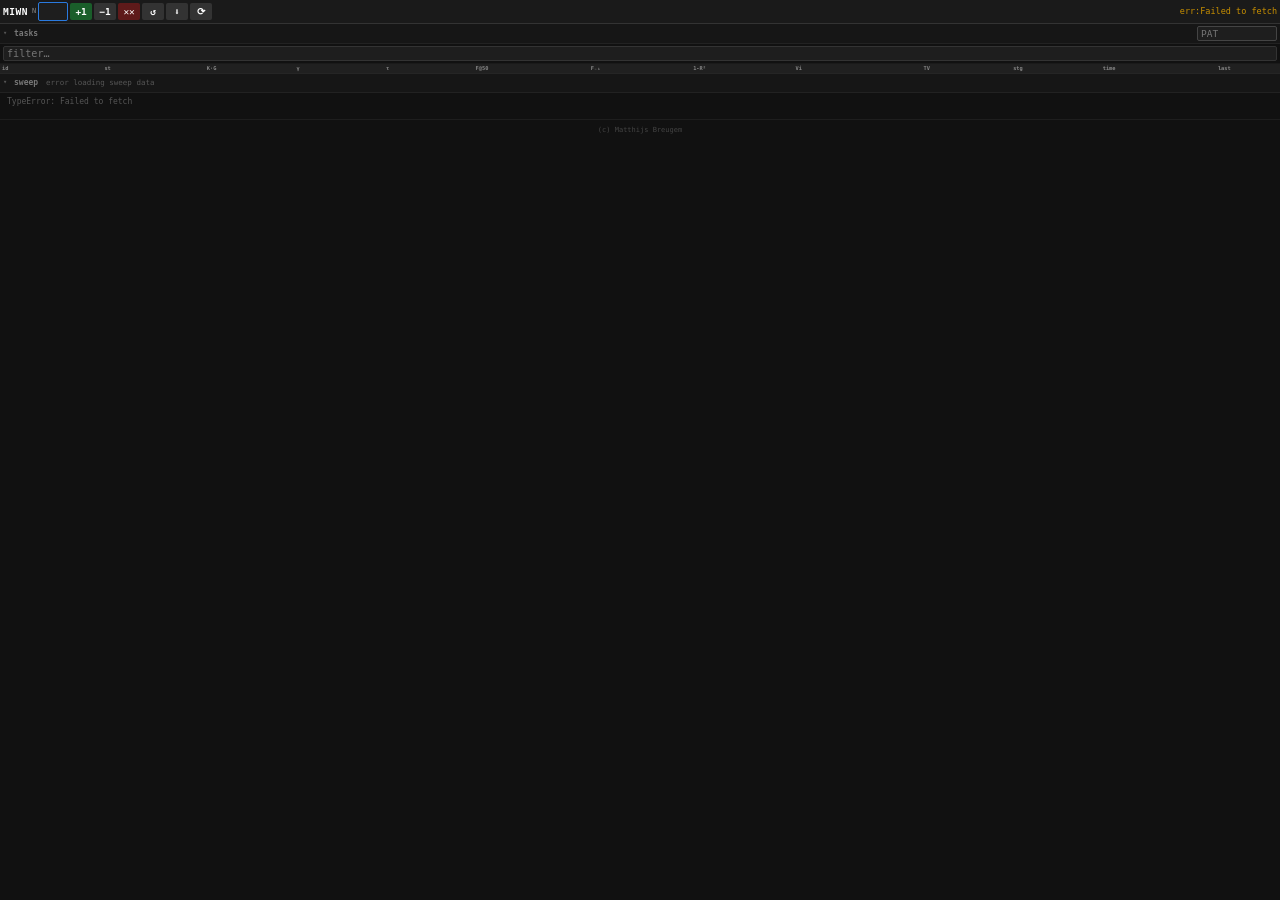
==== commit 48752b6c: "web: +1/-1 change the permanent N; XX stops the pool (N=0 + cancel) N is the target number of perman" ====
--- a/runner/web/index.html
+++ b/runner/web/index.html
@@ -135,9 +135,10 @@
 <div id="bar">
   <span id="brand">MIWN</span>
   <span class="nlabel">N</span><input id="nworkers" type="number" min="0" max="16"
-    onchange="setWorkers(this.value)" title="target workers always running (writes runner.config.json)">
-  <button class="btn b-go"   onclick="launchOne()">+1</button>
-  <button class="btn b-kill" onclick="killAll()">&#x2715;&#x2715;</button>
+    onchange="setWorkers(this.value)" title="target permanent workers (writes runner.config.json)">
+  <button class="btn b-go"   onclick="bumpWorkers(1)"  title="add a permanent worker (N+1)">+1</button>
+  <button class="btn"        onclick="bumpWorkers(-1)" title="remove one (N-1)">&minus;1</button>
+  <button class="btn b-kill" onclick="stopAll()" title="stop all: N=0 + cancel runs">&#x2715;&#x2715;</button>
   <button class="btn"        onclick="resetBailed()">&#x21BA;</button>
   <button class="btn"        onclick="downloadAll()">&#x2B07;</button>
   <button class="btn"        onclick="loadAll()">&#x27F3;</button>
@@ -234,17 +235,24 @@
   });
 
   // ── action buttons ────────────────────────────────────────────────────────
-  // Kick a run now (N workers from config). The schedule also runs it automatically.
-  async function launchOne(){
-    const pat=getPat();if(!pat){setMsg('PAT required',3000);return;}
-    setMsg('…');
+  // Kick a run now (uses N from config). The schedule also runs it automatically.
+  async function dispatchRun(){
+    const pat=getPat();if(!pat){setMsg('PAT required',3000);return false;}
     try{
       const res=await fetch(`https://api.github.com/repos/${OWNER}/${REPO}/actions/workflows/solve.yml/dispatches`,
         {method:'POST',headers:{Authorization:`token ${pat}`,'Content-Type':'application/json'},
          body:JSON.stringify({ref:BRANCH})});
       if(!res.ok)throw new Error(res.status);
-      setMsg('✓ run dispatched',3000);
-    }catch(e){setMsg(`✗ ${e.message}`,4000);}
+      return true;
+    }catch(e){setMsg(`✗ dispatch ${e.message}`,4000);return false;}
+  }
+
+  // +1 / -1: change the permanent target N (and kick a run so it applies promptly).
+  async function bumpWorkers(d){
+    const el=document.getElementById('nworkers');
+    const cur=parseInt(el && el.value,10); const base=Number.isFinite(cur)?cur:2;
+    const ok=await setWorkers(base+d);
+    if(ok) await dispatchRun();
   }
 
   // N = target number of workers always running. Reads/writes runner.config.json.
@@ -257,33 +265,42 @@
   }
   async function setWorkers(v){
     const n=Math.max(0,Math.min(16,parseInt(v,10)||0));
-    const pat=getPat();if(!pat){setMsg('PAT required for N',3000);return;}
+    const pat=getPat();if(!pat){setMsg('PAT required for N',3000);return false;}
     setMsg('setting N…');
     try{
       const path='todo/runner.config.json';
       const meta=await fj(`https://api.github.com/repos/${OWNER}/${REPO}/contents/${path}?ref=${BRANCH}`);
-      const cfg=JSON.parse(atob(meta.content.replace(/\n/g,'')));
+      const cfg=JSON.parse(decB64(meta.content));
       cfg.workers=n;
-      const body=JSON.stringify({message:`set workers=${n}`,content:btoa(JSON.stringify(cfg,null,2)+'\n'),sha:meta.sha,branch:BRANCH});
+      const body=JSON.stringify({message:`set workers=${n}`,content:encB64(JSON.stringify(cfg,null,2)+'\n'),sha:meta.sha,branch:BRANCH});
       const r=await fetch(`https://api.github.com/repos/${OWNER}/${REPO}/contents/${path}`,
         {method:'PUT',headers:{Authorization:`token ${pat}`,'Content-Type':'application/json'},body});
       if(!r.ok)throw new Error(await r.text());
       document.getElementById('nworkers').value=n;
-      setMsg(`✓ N=${n} workers`,3000);
-    }catch(e){setMsg(`✗ ${e.message}`,5000);}
-  }
-
-  async function killAll(){
-    if(!confirm('Kill all running agents?'))return;
+      setMsg(`✓ N=${n} permanent workers`,3000);
+      return true;
+    }catch(e){setMsg(`✗ ${e.message}`,5000);return false;}
+  }
+
+  async function cancelRuns(){
+    const pat=getPat();if(!pat)return 0;
+    const runs=await fj(`https://api.github.com/repos/${OWNER}/${REPO}/actions/runs?status=in_progress&per_page=50`);
+    const active=(runs.workflow_runs||[]);
+    await Promise.all(active.map(r=>fetch(
+      `https://api.github.com/repos/${OWNER}/${REPO}/actions/runs/${r.id}/cancel`,
+      {method:'POST',headers:{Authorization:`token ${pat}`}})));
+    return active.length;
+  }
+
+  // Stop the pool: set N=0 (so nothing refills) and cancel any in-progress runs.
+  async function stopAll(){
+    if(!confirm('Stop all workers? Sets N=0 and cancels running jobs.'))return;
     const pat=getPat();if(!pat){setMsg('PAT required',3000);return;}
-    setMsg('cancelling…');
+    setMsg('stopping…');
     try{
-      const runs=await fj(`https://api.github.com/repos/${OWNER}/${REPO}/actions/runs?status=in_progress&per_page=50`);
-      const active=(runs.workflow_runs||[]);
-      await Promise.all(active.map(r=>fetch(
-        `https://api.github.com/repos/${OWNER}/${REPO}/actions/runs/${r.id}/cancel`,
-        {method:'POST',headers:{Authorization:`token ${pat}`}})));
-      setMsg(`✓ cancelled ${active.length} run(s)`,4000);
+      await setWorkers(0);
+      const k=await cancelRuns();
+      setMsg(`✓ N=0, cancelled ${k} run(s)`,4000);
     }catch(e){setMsg(`✗ ${e.message}`,4000);}
   }
 
@@ -293,12 +310,17 @@
     try{
       const qpath=`todo/TASK_QUEUE.json`;
       const meta=await fj(`https://api.github.com/repos/${OWNER}/${REPO}/contents/${qpath}?ref=${BRANCH}`);
-      const q=JSON.parse(atob(meta.content.replace(/\n/g,'')));
+      const q=JSON.parse(decB64(meta.content));
       let n=0;
-      (q.tasks||[]).forEach(t=>{if(t.status==='bailed'||t.status==='skip'){t.status='ready';delete t.result;n++;}});
-      if(!n){setMsg('no bailed/skip tasks',3000);return;}
+      const cutoff=Date.now()-15*60*1000;   // claims older than 15 min are orphaned (solve cap ~10 min)
+      (q.tasks||[]).forEach(t=>{
+        if(t.status==='bailed'||t.status==='skip'){t.status='ready';delete t.result;n++;}
+        else if(t.status==='claimed'&&t.claimed_at&&new Date(t.claimed_at).getTime()<cutoff){
+          t.status='ready';delete t.claimed_by;delete t.claimed_at;n++;}
+      });
+      if(!n){setMsg('nothing to reset (no bailed/skip/stale)',3000);return;}
       q.updated_at=new Date().toISOString();
-      const body=JSON.stringify({message:`reset ${n} bailed/skip → ready`,content:btoa(JSON.stringify(q,null,2)+'\n'),sha:meta.sha,branch:BRANCH});
+      const body=JSON.stringify({message:`reset ${n} bailed/skip/stale -> ready`,content:encB64(JSON.stringify(q,null,2)+'\n'),sha:meta.sha,branch:BRANCH});
       const r=await fetch(`https://api.github.com/repos/${OWNER}/${REPO}/contents/${qpath}`,
         {method:'PUT',headers:{Authorization:`token ${pat}`,'Content-Type':'application/json'},body});
       if(!r.ok)throw new Error(await r.text());
@@ -312,7 +334,9 @@
   function apiUrl(p){return`https://api.github.com/repos/${OWNER}/${REPO}/contents/${p}?ref=${BRANCH}`;}
   function authH(){const p=getPat();return p?{Authorization:`token ${p}`}:{};}
   async function fj(url){const r=await fetch(url,{cache:"no-store",headers:authH()});if(!r.ok)throw new Error(r.status);return r.json();}
-  async function apiContent(path){const m=await fj(apiUrl(path));if(m.content)return JSON.parse(atob(m.content.replace(/\n/g,"")));return fj(rawUrl(path));}
+  function encB64(s){const u=new TextEncoder().encode(s);let b='';for(let i=0;i<u.length;i+=0x8000)b+=String.fromCharCode.apply(null,u.subarray(i,i+0x8000));return btoa(b);}
+  function decB64(x){const bin=atob(String(x).replace(/\n/g,''));return new TextDecoder().decode(Uint8Array.from(bin,c=>c.charCodeAt(0)));}
+  async function apiContent(path){const m=await fj(apiUrl(path));if(m.content)return JSON.parse(decB64(m.content));return fj(rawUrl(path));}
 
   function esc(s){return String(s).replace(/&/g,"&amp;").replace(/</g,"&lt;").replace(/>/g,"&gt;");}
 
@@ -366,7 +390,7 @@
       const m=await fj(apiUrl(`todo/TASK_QUEUE.json`));
       if(m.sha===_qSha)return;
       _qSha=m.sha;
-      taskData=JSON.parse(atob(m.content.replace(/\n/g,"")));
+      taskData=JSON.parse(decB64(m.content));
     }else{
       taskData=await fj(rawUrl(`todo/TASK_QUEUE.json`));
     }
@@ -455,7 +479,7 @@
     const claimedIds=new Set(claimed.map(t=>t.id));
     for(const id of Object.keys(progressData)){if(!claimedIds.has(id))delete progressData[id];}
     await Promise.all(claimed.map(async t=>{
-      const path=`projects/${PROJECT}/progress/${t.id}.json`;
+      const path=`todo/progress/${t.id}.json`;
       try{
         const d=getPat()?await apiContent(path):await fj(rawUrl(path));
         if(progressData[t.id]?.ftol!=null)_prevFtol[t.id]=progressData[t.id].ftol;
